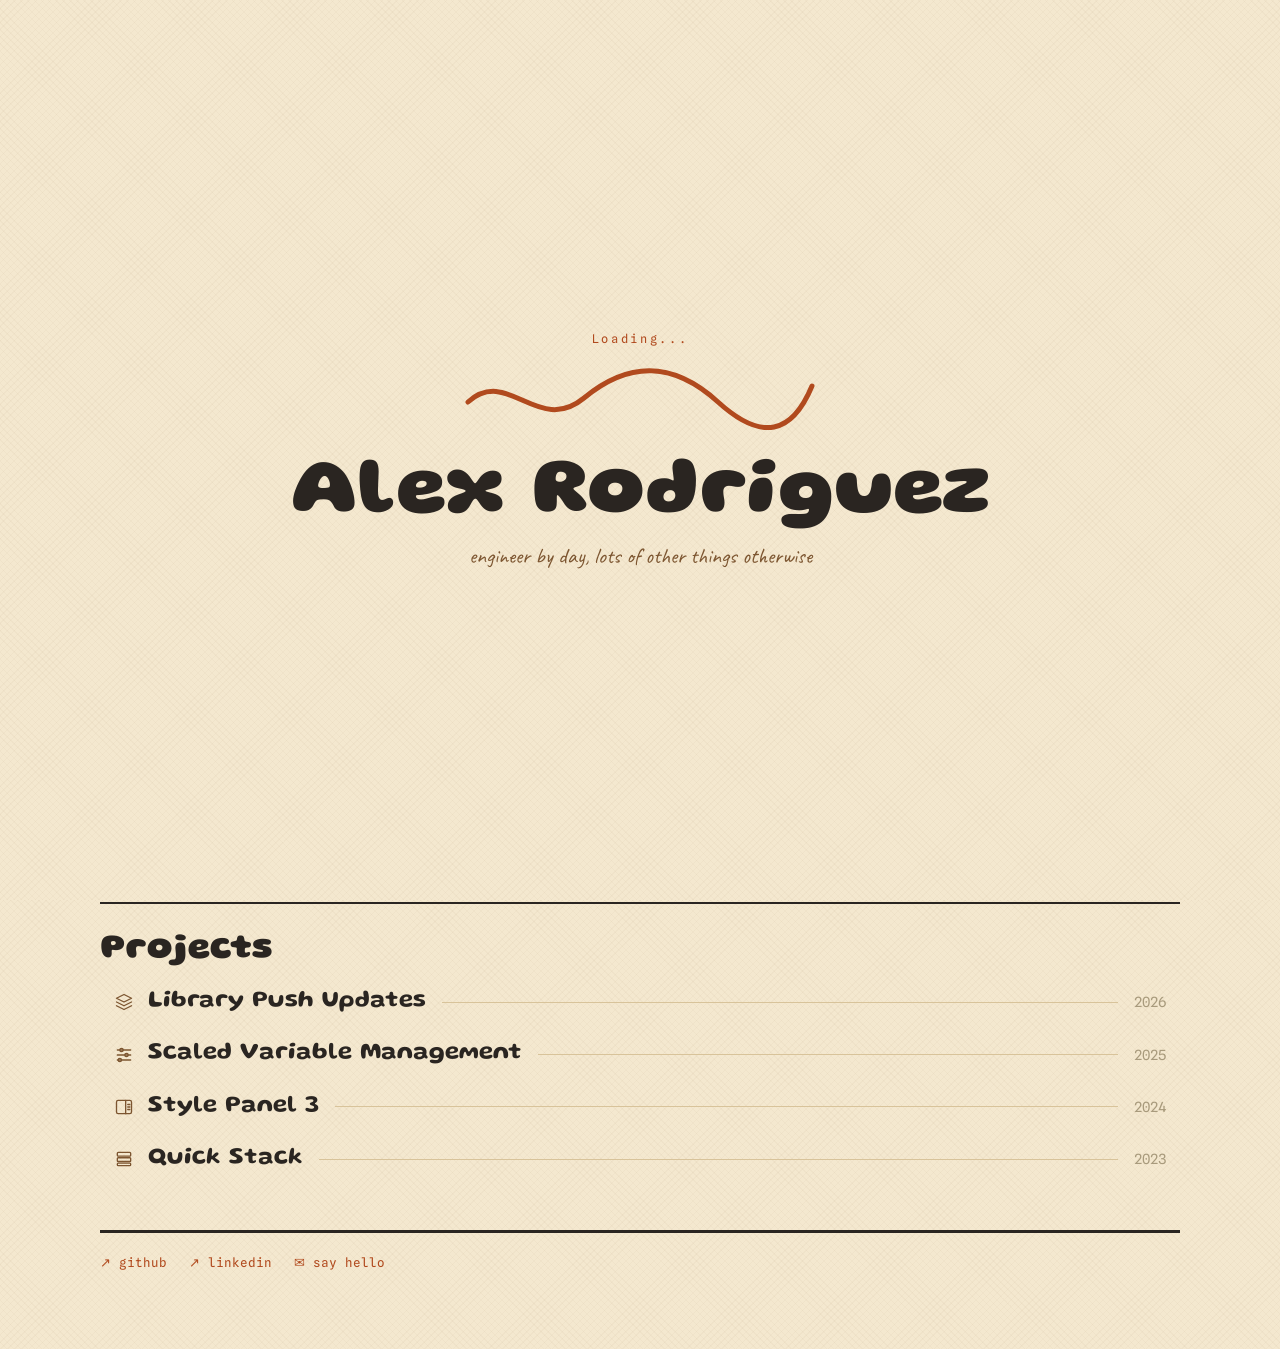
==== index.html @ 004c36fa "Remove Letterboxd footer link from Home (keep it on Hobbies) Co-Authored-By: Claude Opus 4.8 <norepl" ====
<!DOCTYPE html>
<html lang="en">
<head>
<meta charset="utf-8">
<meta name="viewport" content="width=device-width, initial-scale=1">
<title>Alex Rodriguez — A Personal Zine</title>
<meta name="description" content="Alex Rodriguez — engineer by day, lots of other things otherwise. A personal zine: projects, hobbies, and an editor's note.">
<link rel="icon" type="image/svg+xml" href="favicon.svg">
<link rel="icon" type="image/png" sizes="32x32" href="favicon-32.png">
<link rel="apple-touch-icon" href="apple-touch-icon.png">
<link rel="preconnect" href="https://fonts.googleapis.com">
<link rel="preconnect" href="https://fonts.gstatic.com" crossorigin>
<link href="https://fonts.googleapis.com/css2?family=Caveat:wght@400..700&family=Gluten:wght@100..900&family=Newsreader:ital,opsz,wght@0,6..72,300..600;1,6..72,300..500&family=Spline+Sans+Mono:wght@400..600&display=swap" rel="stylesheet">
<link rel="stylesheet" href="assets/css/styles.css">
<style>
  /* Intro loader is shown only on first visit (decided synchronously below). */
  #introLoader { display: none; }
  html.intro #introLoader { display: flex; }
</style>
<script>
  // Decide before first paint so repeat visitors never see the loader flash.
  try { window.__firstVisit = !sessionStorage.getItem("alex_zine_loaded"); }
  catch (e) { window.__firstVisit = true; }
  if (window.__firstVisit) document.documentElement.classList.add("intro");
</script>
</head>
<body>
<div class="page">

  <!-- ===== INTRO LOADER (first visit only) ===== -->
  <div id="introLoader" style="position:fixed;inset:0;z-index:9999;background:#f4e8cf;background-image:repeating-linear-gradient(45deg,rgba(124,85,48,.035) 0 1px,transparent 1px 5px),repeating-linear-gradient(-45deg,rgba(124,85,48,.035) 0 1px,transparent 1px 5px);flex-direction:column;align-items:center;justify-content:center;gap:10px;transition:opacity .55s ease;">
    <div style="font-family:'Spline Sans Mono',monospace;font-size:12px;letter-spacing:.22em;color:#b14a1e;animation:blink 1s steps(1) infinite;">Loading...</div>
    <svg width="360" height="90" viewBox="0 0 360 90" style="display:block;">
      <path d="M8,46 C 48,10 78,80 124,42 S 214,6 258,46 S 332,78 352,30" fill="none" stroke="#b14a1e" stroke-width="5" stroke-linecap="round" stroke-dasharray="760" stroke-dashoffset="760" style="animation:draw 1.7s ease-in-out forwards;"></path>
    </svg>
    <div style="font-family:'Gluten',cursive;font-weight:800;font-size:clamp(42px,11vw,80px);line-height:.95;text-align:center;color:#2a2521;opacity:0;animation:popIn .55s ease 1.15s both;">Alex Rodriguez</div>
    <div style="font-family:'Caveat',cursive;font-size:22px;color:#7c5530;opacity:0;animation:popIn .5s ease 1.6s both;">engineer by day, lots of other things otherwise</div>
  </div>

  <div class="wrap">

    <!-- ===== TOP NAV ===== -->
    <nav style="display:flex;justify-content:flex-end;align-items:center;padding:18px 0 0;font-family:'Spline Sans Mono',monospace;font-size:12.5px;">
      <a class="nav-link" href="hobbies.html" style="letter-spacing:.04em;">Hobbies →</a>
    </nav>

    <!-- ===== MASTHEAD ===== -->
    <header style="border-bottom:3px solid #2a2521;padding:30px 0 18px;">
      <div style="display:flex;justify-content:space-between;align-items:center;font-family:'Spline Sans Mono',monospace;font-size:11.5px;letter-spacing:.18em;color:#b14a1e;">
        <span>VOL.1 · A PERSONAL ZINE</span>
        <span>ISSUE: SUMMER 2026</span>
      </div>
      <div style="margin-top:26px;">
        <h1 style="font-family:'Gluten',cursive;font-weight:800;font-size:clamp(46px,9vw,104px);line-height:.86;letter-spacing:-.02em;margin:0;color:#2a2521;">Alex Rodriguez</h1>
        <p style="font-family:'Newsreader',serif;font-style:italic;font-size:clamp(17px,2.4vw,24px);line-height:1.3;color:#5e564b;margin:14px 0 0;">engineer by day, lots of other things otherwise.</p>
      </div>
      <div style="display:flex;justify-content:space-between;flex-wrap:wrap;gap:10px;margin-top:18px;font-family:'Spline Sans Mono',monospace;font-size:10.5px;letter-spacing:.1em;color:#7c5530;">
        <span>PRINTED AT HOME</span><span>HANDLE WITH CARE</span>
      </div>
    </header>

    <!-- ===== ED NOTE + FEATURE PHOTO ===== -->
    <section style="display:grid;grid-template-columns:1.4fr 1fr;gap:34px;padding:34px 0;border-bottom:2px solid #2a2521;">
      <div>
        <p style="font-family:'Newsreader',serif;font-size:clamp(18px,2.4vw,22px);line-height:1.7;color:#2a2521;margin:12px 0 0;">I&rsquo;ve shipped product experiences at <span style="white-space:nowrap;"><span style="display:inline-flex;align-items:flex-start;justify-content:center;width:22px;height:22px;border-radius:6px;background:#146EF5;color:#fff;font-family:'Gluten',cursive;font-weight:800;font-size:13px;vertical-align:middle;box-shadow:0 1px 2px rgba(0,0,0,.25);margin-right:6px;transform:translateY(-1px);">W</span><strong style="font-weight:600;">Webflow</strong></span> and <span style="white-space:nowrap;"><span style="display:inline-flex;align-items:center;justify-content:center;width:22px;height:22px;border-radius:6px;background:#0a1f4d;vertical-align:middle;box-shadow:0 1px 2px rgba(0,0,0,.25);margin-right:6px;transform:translateY(-1px);"><svg width="12" height="12" viewBox="0 0 24 24" fill="none"><path d="M16.5 3.2a9.4 9.4 0 1 0 5.6 15.6A7.8 7.8 0 0 1 16.5 3.2z" fill="#eaf0ff"></path></svg></span><strong style="font-weight:600;">DreamWorks</strong></span>. Outside of that, I shoot on film to stay curious about the world. I&rsquo;m a devoted cinephile, the kind who keeps a running list of artsie films and gets genuinely moved by music and shots. And I cook the way Nora Ephron writes it&hellip; food that is comforting, chaotic, and something worth caring about.</p>
      </div>
      <div style="position:relative;align-self:start;">
        <div style="position:relative;transform:rotate(.8deg);">
          <div style="position:relative;aspect-ratio:4/5;overflow:hidden;background:#7c5530;box-shadow:0 16px 32px -18px rgba(0,0,0,.6);">
            <img src="assets/photos/portrait.png" alt="Alex Rodriguez" style="position:absolute;inset:0;width:100%;height:100%;object-fit:cover;object-position:center 20%;filter:saturate(1.03) contrast(1.02);">
            <div style="position:absolute;inset:0;background:linear-gradient(160deg,rgba(177,74,30,.06),rgba(207,154,44,.05));mix-blend-mode:multiply;"></div>
          </div>
          <div style="position:absolute;bottom:-15px;left:34%;width:128px;height:32px;transform:rotate(-3deg);background:rgba(207,154,44,.6);clip-path:polygon(2% 22%,16% 6%,32% 24%,50% 8%,66% 26%,82% 10%,98% 24%,96% 76%,80% 94%,62% 74%,46% 94%,30% 76%,14% 92%,3% 74%);box-shadow:0 2px 5px rgba(0,0,0,.16);"></div>
          <div id="coverTape" class="cover-tape" style="position:absolute;top:-15px;left:16%;width:128px;height:32px;transform:rotate(2deg);transform-origin:50% 0;background:rgba(207,154,44,.6);clip-path:polygon(2% 18%,12% 4%,28% 22%,44% 6%,60% 24%,78% 8%,96% 26%,98% 78%,82% 94%,64% 76%,46% 96%,30% 78%,14% 96%,2% 80%);box-shadow:0 2px 5px rgba(0,0,0,.16);"></div>
        </div>
      </div>
    </section>

    <!-- ===== PROJECTS ===== -->
    <section id="projects" style="padding:30px 0;scroll-margin-top:24px;">
      <div style="font-family:'Gluten',cursive;font-weight:800;font-size:clamp(26px,3.5vw,36px);color:#2a2521;margin-bottom:10px;">Projects</div>
      <div class="projects-list">

        <a class="project-row" href="https://webflow.com/updates/simplify-brand-governance-with-bulk-library-updates" target="_blank" rel="noopener">
          <span class="project-icon" aria-hidden="true"><svg viewBox="0 0 24 24" fill="none" stroke="currentColor" stroke-width="1.6" stroke-linecap="round" stroke-linejoin="round"><path d="M12 3l9 4.5-9 4.5-9-4.5L12 3z"/><path d="M3 12l9 4.5 9-4.5"/><path d="M3 16.5l9 4.5 9-4.5"/></svg></span>
          <span class="project-name">Library Push Updates</span>
          <span class="project-desc">bulk library updates</span>
          <span class="project-leader" aria-hidden="true"></span>
          <span class="project-year">2026</span>
        </a>

        <a class="project-row" href="https://webflow.com/updates/variable-reordering-bulk-actions" target="_blank" rel="noopener">
          <span class="project-icon" aria-hidden="true"><svg viewBox="0 0 24 24" fill="none" stroke="currentColor" stroke-width="1.6" stroke-linecap="round" stroke-linejoin="round"><path d="M4 6h16M4 12h16M4 18h16"/><circle cx="9" cy="6" r="2"/><circle cx="15" cy="12" r="2"/><circle cx="7" cy="18" r="2"/></svg></span>
          <span class="project-name">Scaled Variable Management</span>
          <span class="project-desc">reorder &amp; bulk-edit variables</span>
          <span class="project-leader" aria-hidden="true"></span>
          <span class="project-year">2025</span>
        </a>

        <a class="project-row" href="https://webflow.com/updates/style-panel-layout-improvements" target="_blank" rel="noopener">
          <span class="project-icon" aria-hidden="true"><svg viewBox="0 0 24 24" fill="none" stroke="currentColor" stroke-width="1.6" stroke-linecap="round" stroke-linejoin="round"><rect x="3" y="4" width="18" height="16" rx="2"/><path d="M14 4v16"/><path d="M16.5 9h2.5M16.5 12h2.5M16.5 15h2.5"/></svg></span>
          <span class="project-name">Style Panel 3</span>
          <span class="project-desc">redesigned layout controls</span>
          <span class="project-leader" aria-hidden="true"></span>
          <span class="project-year">2024</span>
        </a>

        <a class="project-row" href="https://webflow.com/updates/introducing-quick-stack" target="_blank" rel="noopener">
          <span class="project-icon" aria-hidden="true"><svg viewBox="0 0 24 24" fill="none" stroke="currentColor" stroke-width="1.6" stroke-linecap="round" stroke-linejoin="round"><rect x="4" y="4" width="16" height="4.5" rx="1"/><rect x="4" y="10.5" width="16" height="4.5" rx="1"/><rect x="4" y="17" width="16" height="3" rx="1"/></svg></span>
          <span class="project-name">Quick Stack</span>
          <span class="project-desc">prebuilt layout presets</span>
          <span class="project-leader" aria-hidden="true"></span>
          <span class="project-year">2023</span>
        </a>

      </div>
    </section>

    <!-- ===== FOOTER / COLOPHON ===== -->
    <footer style="border-top:3px solid #2a2521;margin-top:14px;padding:22px 0 0;display:flex;justify-content:space-between;flex-wrap:wrap;gap:16px;align-items:center;">
      <div style="display:flex;gap:22px;flex-wrap:wrap;font-family:'Spline Sans Mono',monospace;font-size:12.5px;">
        <a class="link-rust" href="https://github.com/aroduribe" target="_blank" rel="noopener">↗ github</a>
        <a class="link-rust" href="https://www.linkedin.com/in/aroduribe/" target="_blank" rel="noopener">↗ linkedin</a>
        <a class="link-rust" href="mailto:uribe.rodriguez@gmail.com">✉ say hello</a>
      </div>
    </footer>

  </div>
</div>
<script src="assets/js/home.js"></script>
</body>
</html>
---- assets/css/styles.css ----
/* ============================================================
   Alex Rodriguez — A Personal Zine
   Shared styles: globals, hover states, keyframes.
   One-off layout lives inline in the HTML for fidelity.
   ============================================================ */

/* ---------- Reset / globals ---------- */
body { margin: 0; }
a { color: inherit; text-decoration: none; }

/* Page shell: warm cream + crosshatch texture */
.page {
  min-height: 100vh;
  background: #f4e8cf;
  background-image:
    repeating-linear-gradient(45deg, rgba(124, 85, 48, .035) 0 1px, transparent 1px 5px),
    repeating-linear-gradient(-45deg, rgba(124, 85, 48, .035) 0 1px, transparent 1px 5px);
  font-family: 'Newsreader', Georgia, serif;
  color: #2a2521;
}

/* Centered content column */
.wrap {
  max-width: 1080px;
  margin: 0 auto;
  padding: 0 28px 80px;
}

/* ---------- Hover states (lifted from style-hover attrs) ---------- */

/* Generic rust→ink link swap (footers, teaser links) */
.link-rust { color: #b14a1e; }
.link-rust:hover { color: #2a2521; }

/* "↗ follow on letterboxd" — rust→brown */
.link-rust-brown { color: #b14a1e; }
.link-rust-brown:hover { color: #7c5530; }

/* Top nav (page links) — ink→rust. Brand fades slightly. */
.nav-link { color: #2a2521; }
.nav-link:hover { color: #b14a1e; }
.brand:hover { opacity: .7; }

/* Recent Reviews rows — each links to the film's Letterboxd review. */
.review-row { display: flex; gap: 14px; color: inherit; transition: opacity .15s ease; }
.review-row:hover { opacity: .78; }

/* Projects list — leader-line rows that reveal a description inside a soft
   card on hover/focus (inspired by rog.ie).
   Query container so long names wrap on narrow screens (see @container below)
   instead of forcing horizontal page overflow. */
.projects-list { container-type: inline-size; }

.project-row {
  display: flex;
  align-items: center;
  padding: 13px 14px;
  border-radius: 12px;
  color: #2a2521;
  transition: background .25s ease, box-shadow .25s ease;
}
.project-row:hover,
.project-row:focus-visible {
  background: #fffaf0;
  box-shadow: 0 6px 20px -10px rgba(42, 37, 33, .5);
}
.project-row:focus-visible { outline: 2px solid #b14a1e; outline-offset: 2px; }

.project-icon { flex: none; display: flex; margin-right: 14px; color: #7c5530; }
.project-icon svg { width: 20px; height: 20px; display: block; }

.project-name {
  font-family: 'Gluten', cursive;
  font-weight: 600;
  font-size: clamp(19px, 2.6vw, 24px);
  line-height: 1.1;
  white-space: nowrap;
}

/* On narrow screens let the name wrap and drop the decorative leader line, so a
   long title like "Scaled Variable Management" can't push the row past the
   viewport. The year is pinned right in the leader's place. */
@container (max-width: 460px) {
  .project-name { white-space: normal; overflow-wrap: break-word; }
  .project-leader { display: none; }
  .project-year { margin-left: auto; padding-left: 12px; }
}

/* Description: collapsed by default, expands between name and leader on hover. */
.project-desc {
  font-family: 'Newsreader', serif;
  font-style: italic;
  font-size: 16px;
  color: #6e6459;
  white-space: nowrap;
  overflow: hidden;
  max-width: 0;
  opacity: 0;
  margin-left: 0;
  transition: max-width .35s ease, opacity .3s ease, margin-left .35s ease;
}
.project-row:hover .project-desc,
.project-row:focus-visible .project-desc {
  max-width: 360px;
  opacity: 1;
  margin-left: 12px;
}

.project-leader { flex: 1 1 24px; min-width: 24px; height: 1px; background: #d8c39a; margin: 0 16px; }

.project-year {
  flex: none;
  font-family: 'Spline Sans Mono', monospace;
  font-size: 14px;
  color: #a89a7c;
}

@media (prefers-reduced-motion: reduce) {
  .project-row, .project-desc { transition-duration: .01ms; }
}

/* Cover top tape peel hover nudge */
.cover-tape:hover { transform: rotate(5deg) translateY(-2px); }

/* Book spines — straighten + lift (overrides inline rotate via class) */
.book-spine { transition: transform .2s ease; }
.book-spine:hover { transform: rotate(0deg) translateY(-7px) !important; }

/* ---------- Keyframes ---------- */
@keyframes draw { to { stroke-dashoffset: 0; } }

@keyframes popIn {
  from { opacity: 0; transform: translateY(14px) rotate(-3deg); }
  to   { opacity: 1; transform: translateY(0) rotate(0); }
}

@keyframes blink {
  0%, 100% { opacity: 1; }
  50%      { opacity: .25; }
}

@keyframes tapePeel {
  0%   { transform: rotate(2deg) translateY(-16px) rotateX(75deg); opacity: 0; }
  55%  { transform: rotate(0deg) translateY(2px) rotateX(-12deg); opacity: 1; }
  78%  { transform: rotate(4deg) translateY(-1px) rotateX(6deg); opacity: 1; }
  100% { transform: rotate(2deg) translateY(0) rotateX(0); opacity: 1; }
}

/* Cover tape: hidden until JS triggers the peel */
#coverTape { opacity: 0; }
#coverTape[data-peel="go"] { animation: tapePeel 1.1s cubic-bezier(.34, 1.3, .5, 1) both; }
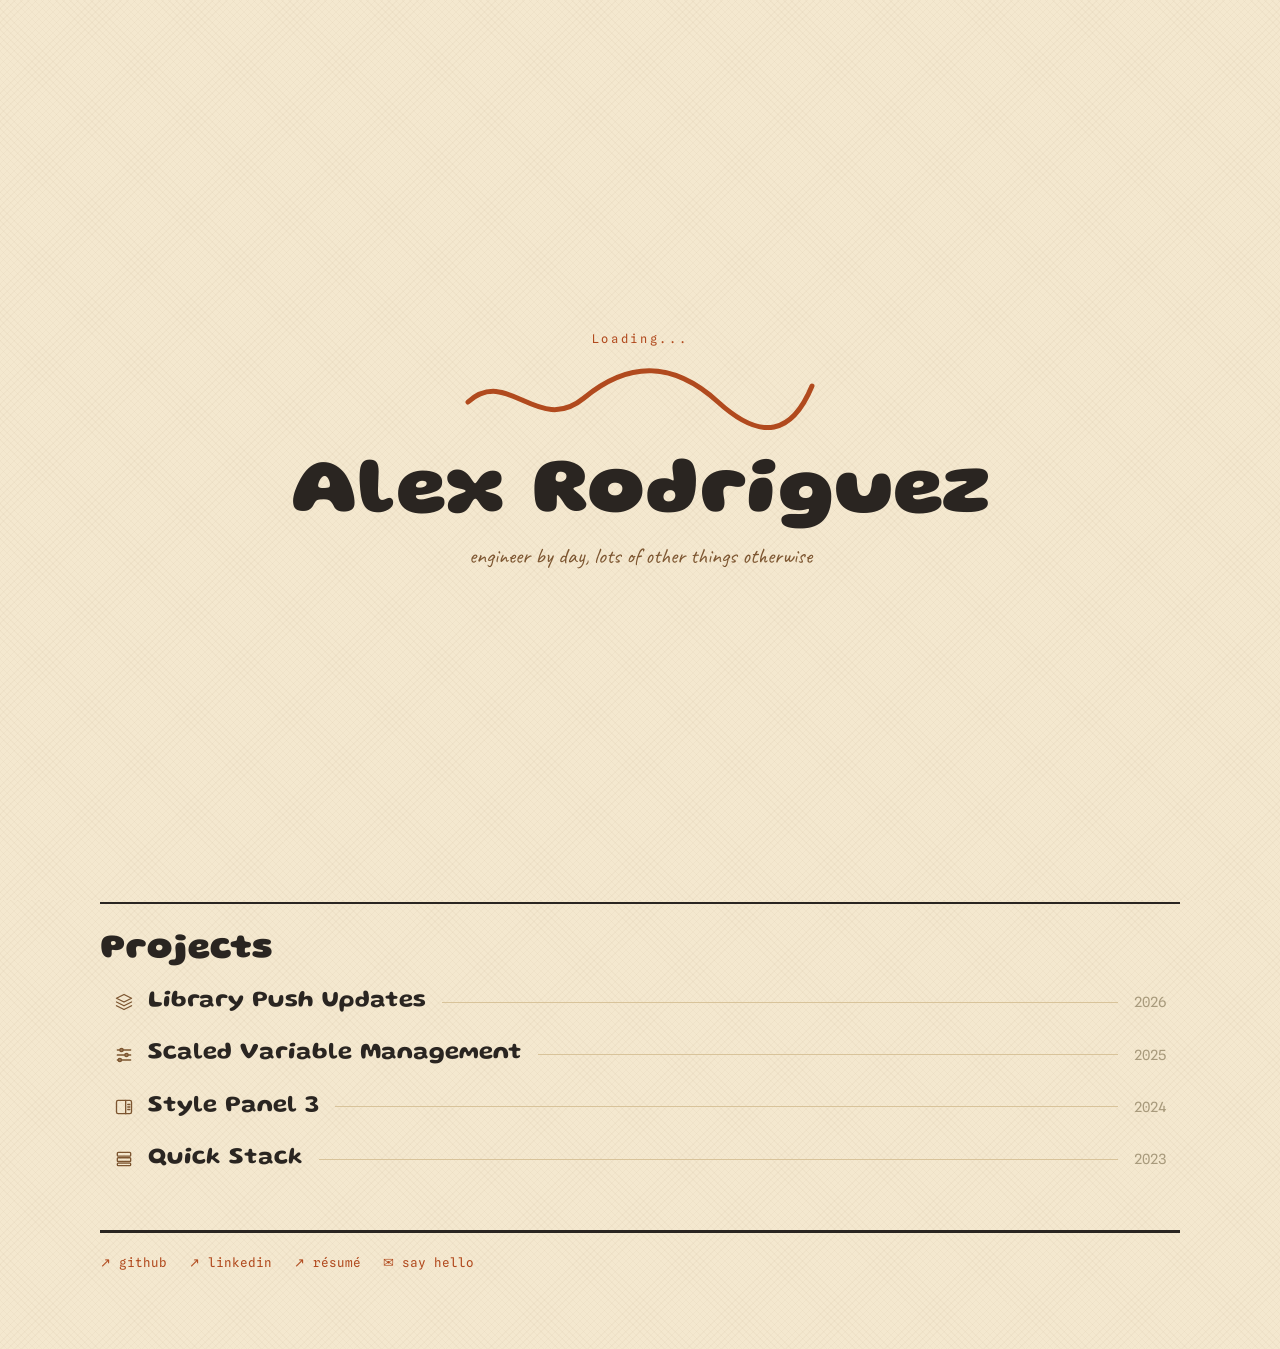
==== commit d56cc8d7: "Add résumé PDF with footer link on Home Co-Authored-By: Claude Opus 4.8 <noreply@anthropic.com>" ====
--- a/index.html
+++ b/index.html
@@ -121,6 +121,7 @@
       <div style="display:flex;gap:22px;flex-wrap:wrap;font-family:'Spline Sans Mono',monospace;font-size:12.5px;">
         <a class="link-rust" href="https://github.com/aroduribe" target="_blank" rel="noopener">↗ github</a>
         <a class="link-rust" href="https://www.linkedin.com/in/aroduribe/" target="_blank" rel="noopener">↗ linkedin</a>
+        <a class="link-rust" href="assets/resume.pdf" target="_blank" rel="noopener">↗ résumé</a>
         <a class="link-rust" href="mailto:uribe.rodriguez@gmail.com">✉ say hello</a>
       </div>
     </footer>
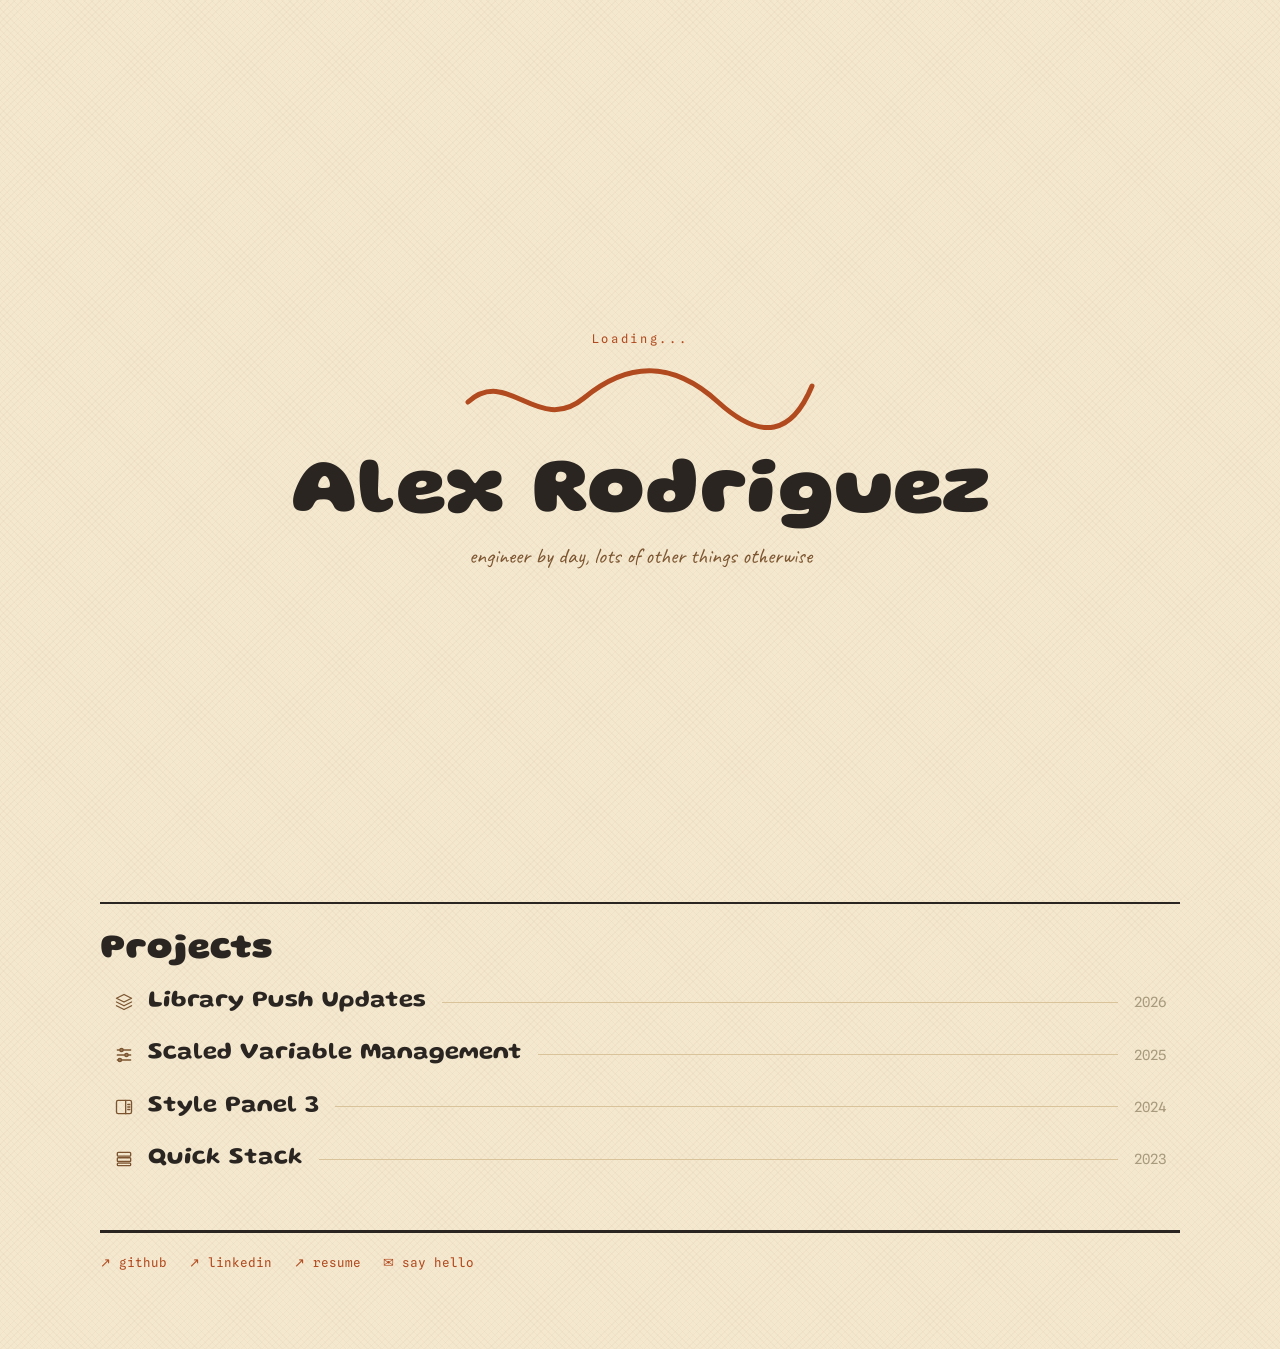
==== commit 94d8054a: "Use 'resume' (no accents) for footer link label Co-Authored-By: Claude Opus 4.8 <noreply@anthropic.c" ====
--- a/index.html
+++ b/index.html
@@ -121,7 +121,7 @@
       <div style="display:flex;gap:22px;flex-wrap:wrap;font-family:'Spline Sans Mono',monospace;font-size:12.5px;">
         <a class="link-rust" href="https://github.com/aroduribe" target="_blank" rel="noopener">↗ github</a>
         <a class="link-rust" href="https://www.linkedin.com/in/aroduribe/" target="_blank" rel="noopener">↗ linkedin</a>
-        <a class="link-rust" href="assets/resume.pdf" target="_blank" rel="noopener">↗ résumé</a>
+        <a class="link-rust" href="assets/resume.pdf" target="_blank" rel="noopener">↗ resume</a>
         <a class="link-rust" href="mailto:uribe.rodriguez@gmail.com">✉ say hello</a>
       </div>
     </footer>
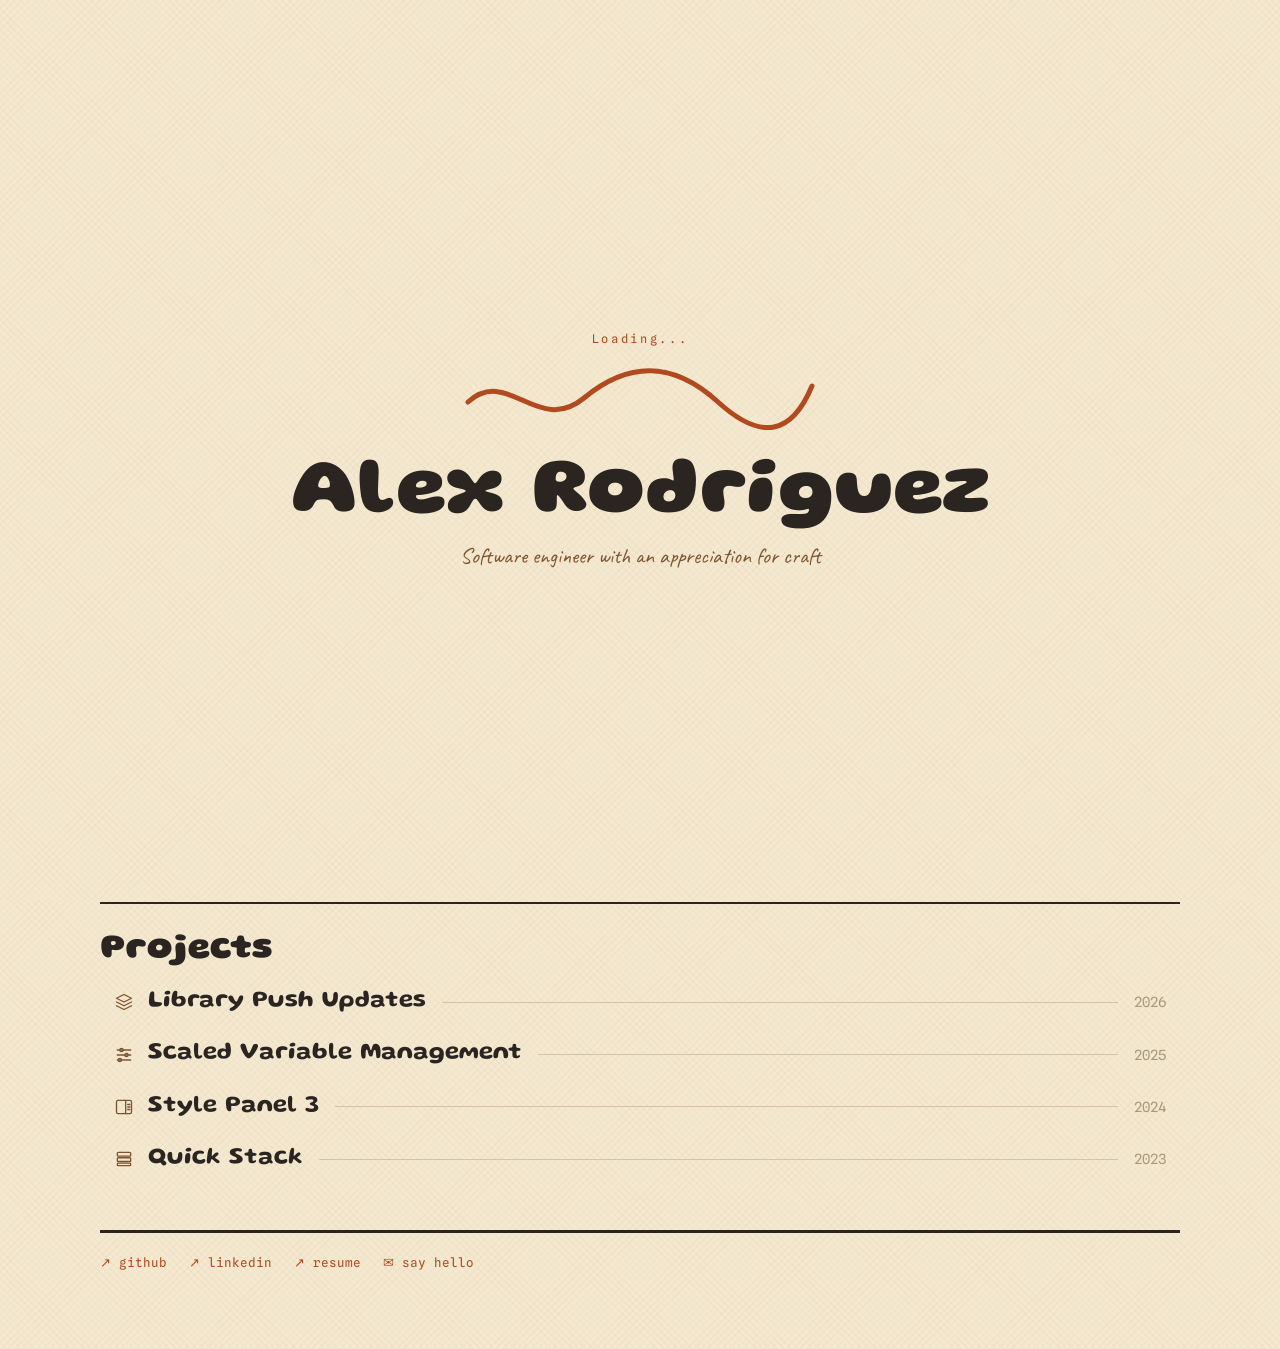
==== commit 29a75b0a: "Update copy, bio, and Currently Reading card - Replace tagline with "Software engineer with an appre" ====
--- a/index.html
+++ b/index.html
@@ -4,7 +4,7 @@
 <meta charset="utf-8">
 <meta name="viewport" content="width=device-width, initial-scale=1">
 <title>Alex Rodriguez — A Personal Zine</title>
-<meta name="description" content="Alex Rodriguez — engineer by day, lots of other things otherwise. A personal zine: projects, hobbies, and an editor's note.">
+<meta name="description" content="Alex Rodriguez — Software engineer with an appreciation for craft. A personal zine: projects, hobbies, and an editor's note.">
 <link rel="icon" type="image/svg+xml" href="favicon.svg">
 <link rel="icon" type="image/png" sizes="32x32" href="favicon-32.png">
 <link rel="apple-touch-icon" href="apple-touch-icon.png">
@@ -34,7 +34,7 @@
       <path d="M8,46 C 48,10 78,80 124,42 S 214,6 258,46 S 332,78 352,30" fill="none" stroke="#b14a1e" stroke-width="5" stroke-linecap="round" stroke-dasharray="760" stroke-dashoffset="760" style="animation:draw 1.7s ease-in-out forwards;"></path>
     </svg>
     <div style="font-family:'Gluten',cursive;font-weight:800;font-size:clamp(42px,11vw,80px);line-height:.95;text-align:center;color:#2a2521;opacity:0;animation:popIn .55s ease 1.15s both;">Alex Rodriguez</div>
-    <div style="font-family:'Caveat',cursive;font-size:22px;color:#7c5530;opacity:0;animation:popIn .5s ease 1.6s both;">engineer by day, lots of other things otherwise</div>
+    <div style="font-family:'Caveat',cursive;font-size:22px;color:#7c5530;opacity:0;animation:popIn .5s ease 1.6s both;">Software engineer with an appreciation for craft</div>
   </div>
 
   <div class="wrap">
@@ -52,7 +52,7 @@
       </div>
       <div style="margin-top:26px;">
         <h1 style="font-family:'Gluten',cursive;font-weight:800;font-size:clamp(46px,9vw,104px);line-height:.86;letter-spacing:-.02em;margin:0;color:#2a2521;">Alex Rodriguez</h1>
-        <p style="font-family:'Newsreader',serif;font-style:italic;font-size:clamp(17px,2.4vw,24px);line-height:1.3;color:#5e564b;margin:14px 0 0;">engineer by day, lots of other things otherwise.</p>
+        <p style="font-family:'Newsreader',serif;font-style:italic;font-size:clamp(17px,2.4vw,24px);line-height:1.3;color:#5e564b;margin:14px 0 0;">Software engineer with an appreciation for craft.</p>
       </div>
       <div style="display:flex;justify-content:space-between;flex-wrap:wrap;gap:10px;margin-top:18px;font-family:'Spline Sans Mono',monospace;font-size:10.5px;letter-spacing:.1em;color:#7c5530;">
         <span>PRINTED AT HOME</span><span>HANDLE WITH CARE</span>
@@ -62,7 +62,7 @@
     <!-- ===== ED NOTE + FEATURE PHOTO ===== -->
     <section style="display:grid;grid-template-columns:1.4fr 1fr;gap:34px;padding:34px 0;border-bottom:2px solid #2a2521;">
       <div>
-        <p style="font-family:'Newsreader',serif;font-size:clamp(18px,2.4vw,22px);line-height:1.7;color:#2a2521;margin:12px 0 0;">I&rsquo;ve shipped product experiences at <span style="white-space:nowrap;"><span style="display:inline-flex;align-items:flex-start;justify-content:center;width:22px;height:22px;border-radius:6px;background:#146EF5;color:#fff;font-family:'Gluten',cursive;font-weight:800;font-size:13px;vertical-align:middle;box-shadow:0 1px 2px rgba(0,0,0,.25);margin-right:6px;transform:translateY(-1px);">W</span><strong style="font-weight:600;">Webflow</strong></span> and <span style="white-space:nowrap;"><span style="display:inline-flex;align-items:center;justify-content:center;width:22px;height:22px;border-radius:6px;background:#0a1f4d;vertical-align:middle;box-shadow:0 1px 2px rgba(0,0,0,.25);margin-right:6px;transform:translateY(-1px);"><svg width="12" height="12" viewBox="0 0 24 24" fill="none"><path d="M16.5 3.2a9.4 9.4 0 1 0 5.6 15.6A7.8 7.8 0 0 1 16.5 3.2z" fill="#eaf0ff"></path></svg></span><strong style="font-weight:600;">DreamWorks</strong></span>. Outside of that, I shoot on film to stay curious about the world. I&rsquo;m a devoted cinephile, the kind who keeps a running list of artsie films and gets genuinely moved by music and shots. And I cook the way Nora Ephron writes it&hellip; food that is comforting, chaotic, and something worth caring about.</p>
+        <p style="font-family:'Newsreader',serif;font-size:clamp(18px,2.4vw,22px);line-height:1.7;color:#2a2521;margin:12px 0 0;">I&rsquo;ve shipped product experiences at <strong style="font-weight:600;">Webflow</strong> and <strong style="font-weight:600;">DreamWorks</strong>. I&rsquo;m a devoted cinephile, a film photographer obsessed with Fujifilm film simulations, and a pretty good home cook. I&rsquo;m drawn to things that are crafted with intention&mdash;whether it&rsquo;s a great UX, an impossible oner, or a meal shared with friends.</p>
       </div>
       <div style="position:relative;align-self:start;">
         <div style="position:relative;transform:rotate(.8deg);">
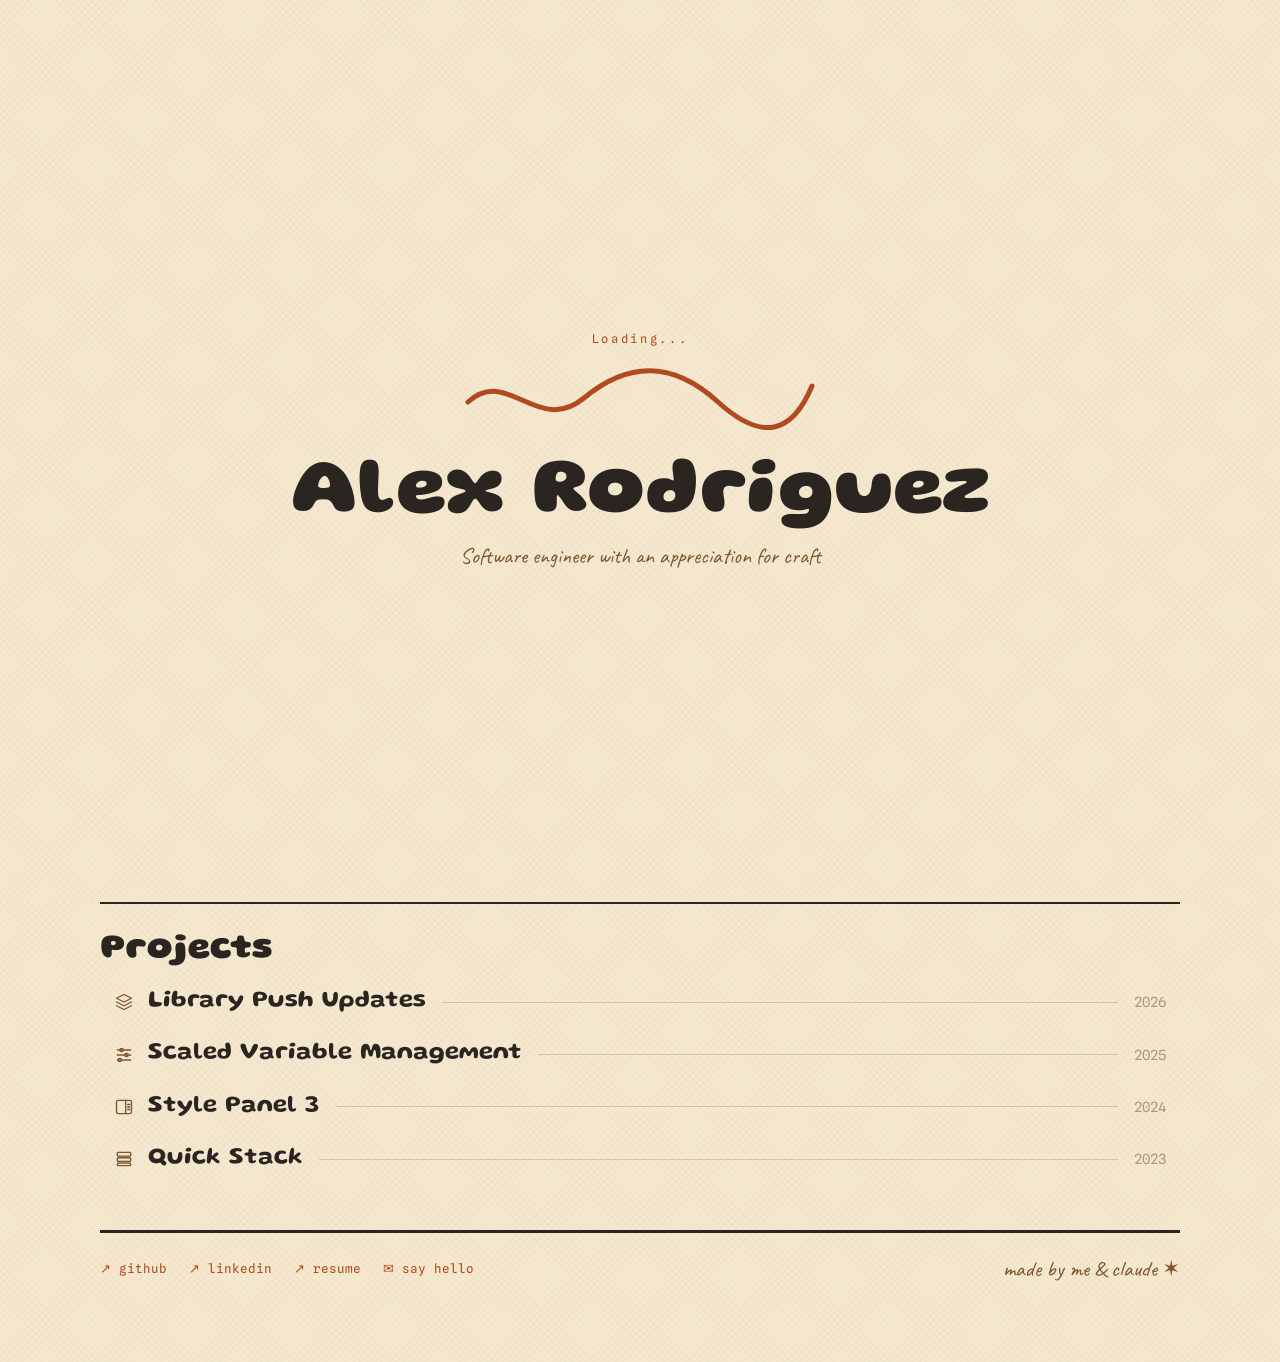
==== commit 111c6379: "Polish: remove tape, follow links, add footer credit, fix mobile hover - Remove washi tape from port" ====
--- a/index.html
+++ b/index.html
@@ -70,8 +70,6 @@
             <img src="assets/photos/portrait.png" alt="Alex Rodriguez" style="position:absolute;inset:0;width:100%;height:100%;object-fit:cover;object-position:center 20%;filter:saturate(1.03) contrast(1.02);">
             <div style="position:absolute;inset:0;background:linear-gradient(160deg,rgba(177,74,30,.06),rgba(207,154,44,.05));mix-blend-mode:multiply;"></div>
           </div>
-          <div style="position:absolute;bottom:-15px;left:34%;width:128px;height:32px;transform:rotate(-3deg);background:rgba(207,154,44,.6);clip-path:polygon(2% 22%,16% 6%,32% 24%,50% 8%,66% 26%,82% 10%,98% 24%,96% 76%,80% 94%,62% 74%,46% 94%,30% 76%,14% 92%,3% 74%);box-shadow:0 2px 5px rgba(0,0,0,.16);"></div>
-          <div id="coverTape" class="cover-tape" style="position:absolute;top:-15px;left:16%;width:128px;height:32px;transform:rotate(2deg);transform-origin:50% 0;background:rgba(207,154,44,.6);clip-path:polygon(2% 18%,12% 4%,28% 22%,44% 6%,60% 24%,78% 8%,96% 26%,98% 78%,82% 94%,64% 76%,46% 96%,30% 78%,14% 96%,2% 80%);box-shadow:0 2px 5px rgba(0,0,0,.16);"></div>
         </div>
       </div>
     </section>
@@ -124,6 +122,7 @@
         <a class="link-rust" href="assets/resume.pdf" target="_blank" rel="noopener">↗ resume</a>
         <a class="link-rust" href="mailto:uribe.rodriguez@gmail.com">✉ say hello</a>
       </div>
+      <div style="font-family:'Caveat',cursive;font-size:22px;color:#7c5530;">made by me &amp; claude ✶</div>
     </footer>
 
   </div>
--- a/assets/css/styles.css
+++ b/assets/css/styles.css
@@ -59,7 +59,12 @@
   color: #2a2521;
   transition: background .25s ease, box-shadow .25s ease;
 }
-.project-row:hover,
+@media (hover: hover) {
+  .project-row:hover {
+    background: #fffaf0;
+    box-shadow: 0 6px 20px -10px rgba(42, 37, 33, .5);
+  }
+}
 .project-row:focus-visible {
   background: #fffaf0;
   box-shadow: 0 6px 20px -10px rgba(42, 37, 33, .5);
@@ -99,7 +104,13 @@
   margin-left: 0;
   transition: max-width .35s ease, opacity .3s ease, margin-left .35s ease;
 }
-.project-row:hover .project-desc,
+@media (hover: hover) {
+  .project-row:hover .project-desc {
+    max-width: 360px;
+    opacity: 1;
+    margin-left: 12px;
+  }
+}
 .project-row:focus-visible .project-desc {
   max-width: 360px;
   opacity: 1;
@@ -149,3 +160,8 @@
 /* Cover tape: hidden until JS triggers the peel */
 #coverTape { opacity: 0; }
 #coverTape[data-peel="go"] { animation: tapePeel 1.1s cubic-bezier(.34, 1.3, .5, 1) both; }
+
+/* Hide extra book spines on narrow screens */
+@media (max-width: 480px) {
+  .book-spine--extra { display: none; }
+}
